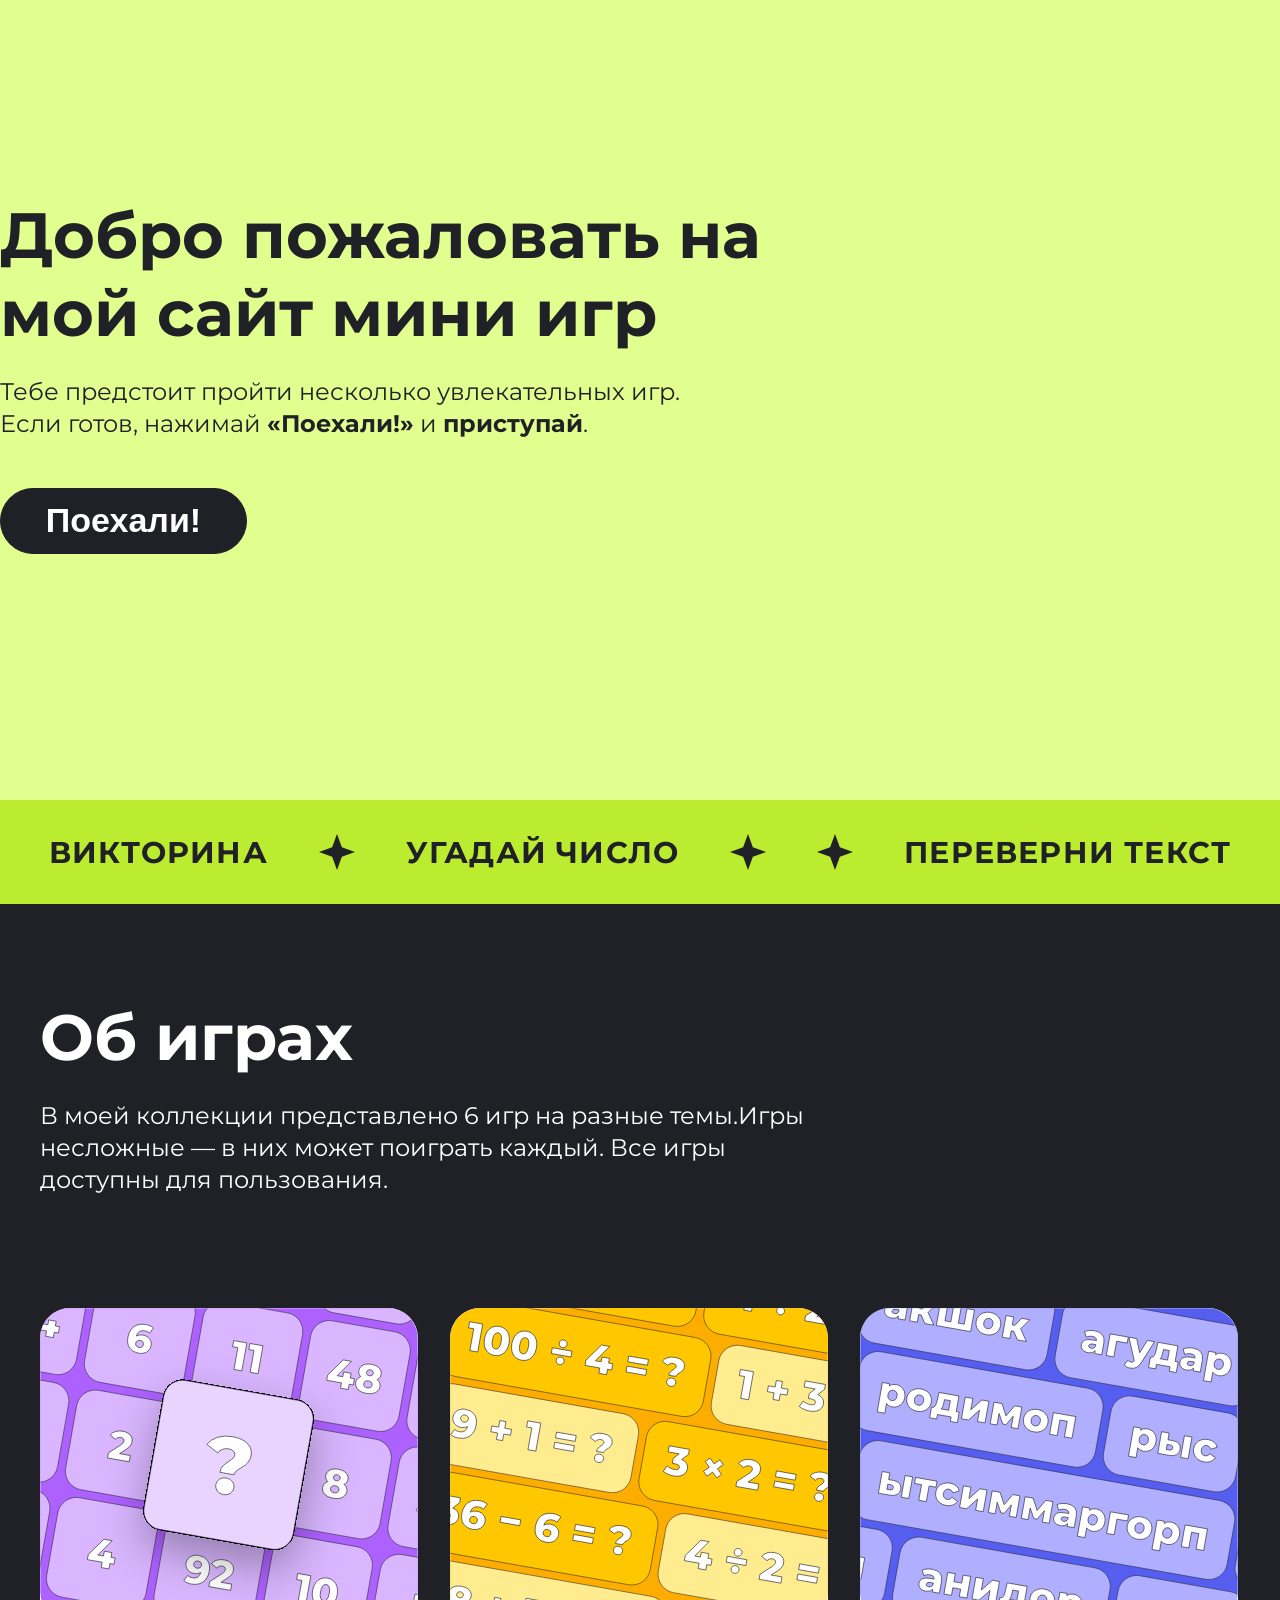
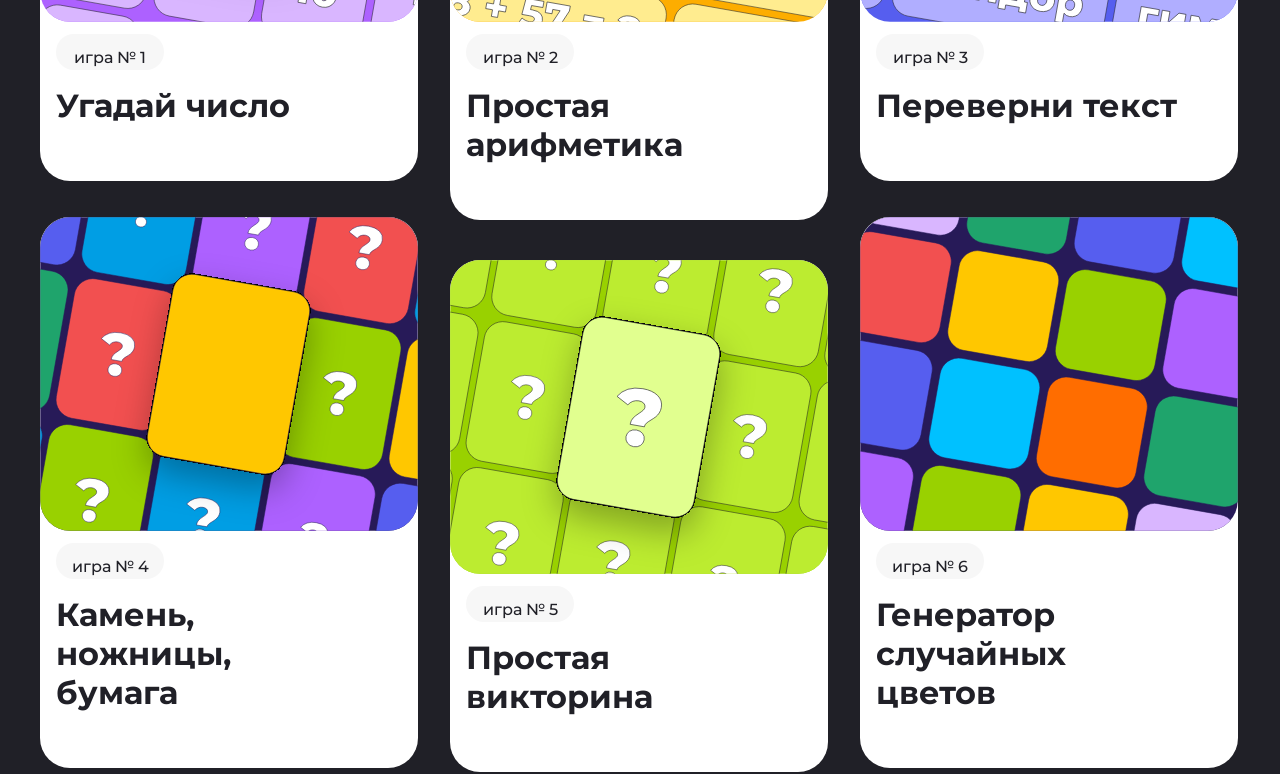
==== мини игры/ingex.html @ f7eca173 "Add files via upload" ====
<!DOCTYPE html>
<html lang="en">
<head>
    <meta charset="UTF-8">
    <meta http-equiv="X-UA-Compatible" content="IE=edge">
    <meta name="viewport" content="width=device-width, initial-scale=1.0">
    <title>Homework</title>
    <link rel="preconnect" href="https://fonts.googleapis.com">
    <link rel="preconnect" href="https://fonts.gstatic.com" crossorigin>
    <link href="https://fonts.googleapis.com/css2?family=Montserrat:wght@400;500;600;700&display=swap" rel="stylesheet">
    <link rel="stylesheet" href="style.css">
</head>
<body>
    <div class="top content">
        <section class="top__content" >
            <h1 class="top__title centr">Добро пожаловать на мой сайт мини игр</h1>
            <p class="top__text">Тебе предстоит пройти несколько увлекательных игр. Если готов, нажимай <b>«Поехали!»</b> и <b>приступай</b>.</p>
            <button class="top__button" href="top__ruway_text">Поехали!</button>
        </section>
    </div>
    <div class="top2">
    <div class="top__runway">
        <p class="top__runway_text">Викторина</p>
        <img src="img/Star.svg" alt="star-ranway">
        <p class="top__runway_text">Угадай число</p>
        <img src="img/Star.svg" alt="star-ranway">
         <img src="img/Star.svg" alt="star-ranway">
        <p class="top__runway_text">Переверни текст</p>
        <img src="img/Star.svg" alt="star-ranway">
        <p class="top__runway_text">Простая арифметика</p>
        <img src="img/Star.svg" alt="star-ranway">
        <p class="top__runway_text">Камень, ножницы, бумага</p>
        <img src="img/Star.svg" alt="star-ranway">
        <p class="top__runway_text">Генератор случайных цветов</p>
        <img src="img/Star.svg" alt="star-ranway">
    </div>
    </div>
     <section class="container center">
           
            <h2 class="title" id="title">Об играх</h2> 
       
    <p class="title__text">В моей коллекции представлено 6 игр на разные темы.Игры несложные — в них может поиграть каждый.
        Все игры доступны для пользования.</p>
        <div class="cart-box" style="align-items: flex-start;">
            <div class="cart-b1">
                <div class="cart1">
                    <a class="igra" href="#"><img class="cart-img1" src="img/card1.svg"></a>
                    </a> <p class="text2">игра № 1</p>
                    <h3 class="text3">Угадай число</h3>
                    </div>
                    <div class="cart4">
                    <a class="igra" href="#"><img class="cart-img4" src="img/card4.svg"></a>
                    <p class="text2">игра № 4</p>
                    <h3 class="text3">Камень,<br/>ножницы,<br/>бумага</h3>
                   </div>
                </div>
        
                <div class="cart-b2">
                <div class="cart2">
                    <a class="igra" href="#"><img class="cart-img2" src="img/card2.svg"></a>
                    <p class="text2">игра № 2</p>
                    <h3 class="text3">Простая арифметика</h3> 
                    </div>
                    <div class="cart5">
                    <a class="igra" href="#"><img class="cart-img5" src="img/card5.svg"></a>
                    <p class="text2">игра № 5</p>
                    <h3 class="text3">Простая <br/>викторина</h3>
                    </div>
            </div>
                <div class="cart-b3">
                <div class="cart3">
                    <a class="igra" href="#"><img class="cart-img3" src="img/card3.svg"></a>
                    <p class="text2">игра № 3</p>
                    <h3 class="text3">Переверни текст</h3>
                   </div>
                    <div class="cart6">
                    <a class="igra" href="#"><img class="cart-img6" src="img/card6.svg"></a>
                    <p class="text2">игра № 6</p>
                    <h3 class="text3">Генератор <br/> случайных<br/> цветов</h3>
                    </div>
                </div>
    </div>
    </div>
    </section>
</body>
</html>
</body>
</html>
---- мини игры/style.css ----
@charset "UTF-8";
* {
  margin: 0;
  padding: 0;
}

body {
  font-family: "Montserrat", sans-serif;
}

a {
  text-decoration: none;
}

.center {
  padding-left: calc(50% - 600px);
  padding-right: calc(50% - 600px);
}

.top {
  height: 800px;
  background: #E1FF8F;
}
.top__title {
  width: 769px;
  color: #202027;
  font-size: 64px;
  font-style: normal;
  font-weight: 700;
  line-height: normal;
  padding-top: 196px;
  padding-bottom: 24px;
}
.top__text {
  width: 720px;
  color: #202027;
  font-size: 24px;
  font-style: normal;
  font-weight: 400;
  line-height: 32px; /* 133.333% */
  padding-bottom: 48px;
}
.top__button {
  width: 247px;
  height: 66px;
  border-radius: 60px;
  border: 1px solid #202027;
  background: #202027;
  color: #FFF;
  text-align: center;
  font-size: 34px;
  font-style: normal;
  font-weight: 600;
  line-height: 141.688%; /* 34.005px */
  margin-bottom: 156px;
}
.top__button:hover {
  background: #FFF;
  color: #000;
}
.top__runway {
  height: 50px;
  background: #BCEC30;
  display: inline-flex;
  padding: 27px 49px;
  flex-direction: row;
  align-items: center;
  gap: 51px;
  overflow: hidden;
}
.top__runway_text {
  color: #202027;
  font-size: 30px;
  font-style: normal;
  font-weight: 700;
  line-height: 110%; /* 33px */
  letter-spacing: 1.2px;
  text-transform: uppercase;
  white-space: nowrap; /* Запрещаем перенос текста на новую строку */
}/*# sourceMappingURL=style.css.map */
.title__text {
  font-family: Montserrat;
  font-size: 24px;
  font-weight: 400;
  line-height: 32px;
  text-align: left;
  width: 788px;
  height: 96px;
  padding-bottom: 72px;
  color: #FFFFFF;
}
.container {
  background: #202027;
  height: 1470px;
}
.cart-box {
  margin-top: 40px;
  display: flex;
  gap: 32px;
  -moz-columns: 3;
  columns: 3;
}
.cart1 {
  height: 473px;
  background-color: #fff;
  width: 378px;
  border-radius: 30px;
}

.cart2 {
  background-color: #fff;
  width: 378px;
  border-radius: 30px;
  height: 512px;
}

.cart3 {
  background-color: #fff;
  width: 378px;
  border-radius: 30px;
  transform: scale(1);
  transition: ls;
  height: 473px;
}

.cart4 {
  background-color: #fff;
  width: 378px;
  margin-top: 36px;
  border-radius: 30px;
  height: 551px;
}

.cart5 {
  background-color: #fff;
  width: 378px;
  margin-top: 40px;
  border-radius: 30px;
  height: 512px;
}

.cart6 {
  background-color: #fff;
  width: 378px;
  margin-top: 36px;
  border-radius: 30px;
  height: 551px;
}
.cart-img1 {
  width: 378px;
}

.cart-img2 {
  width: 378px;
}

.cart-img3 {
  width: 378px;
}

.cart-img4 {
  width: 378px;
}

.cart-img5 {
  width: 378px;
}

.cart-img6 {
  width: 378px;
}
.text2 {
  border-radius: 52.58px;
  background: rgb(247, 247, 247);
  color: rgb(32, 32, 39);
  font-family: Montserrat;
  font-size: 16px;
  font-weight: 500;
  line-height: 47px;
  width: 108px;
  height: 36px;
  margin-left: 16px;
  margin-top: 8px;
  text-align: center;
}

.text3 {
  color: rgb(32, 32, 39);
  font-family: Montserrat;
  font-size: 32px;
  font-weight: 700;
  line-height: 39px;
  letter-spacing: 0px;
  text-align: left;
  margin-left: 16px;
  margin-top: 16px;
  margin-bottom: 20px;
}
.title {
  font-size: 64px;
  font-weight: 700;
  line-height: 78px;
  text-align: left;
  width: 314px;
  height: 78px;
  padding-top: 94px;
  padding-bottom: 24px;
  color: #FFFFFF;
  scroll-behavior: smooth;
}
.top__content::before{
 background-image: url(./img/Star-fon.svg);
 background-position: 20px;
}
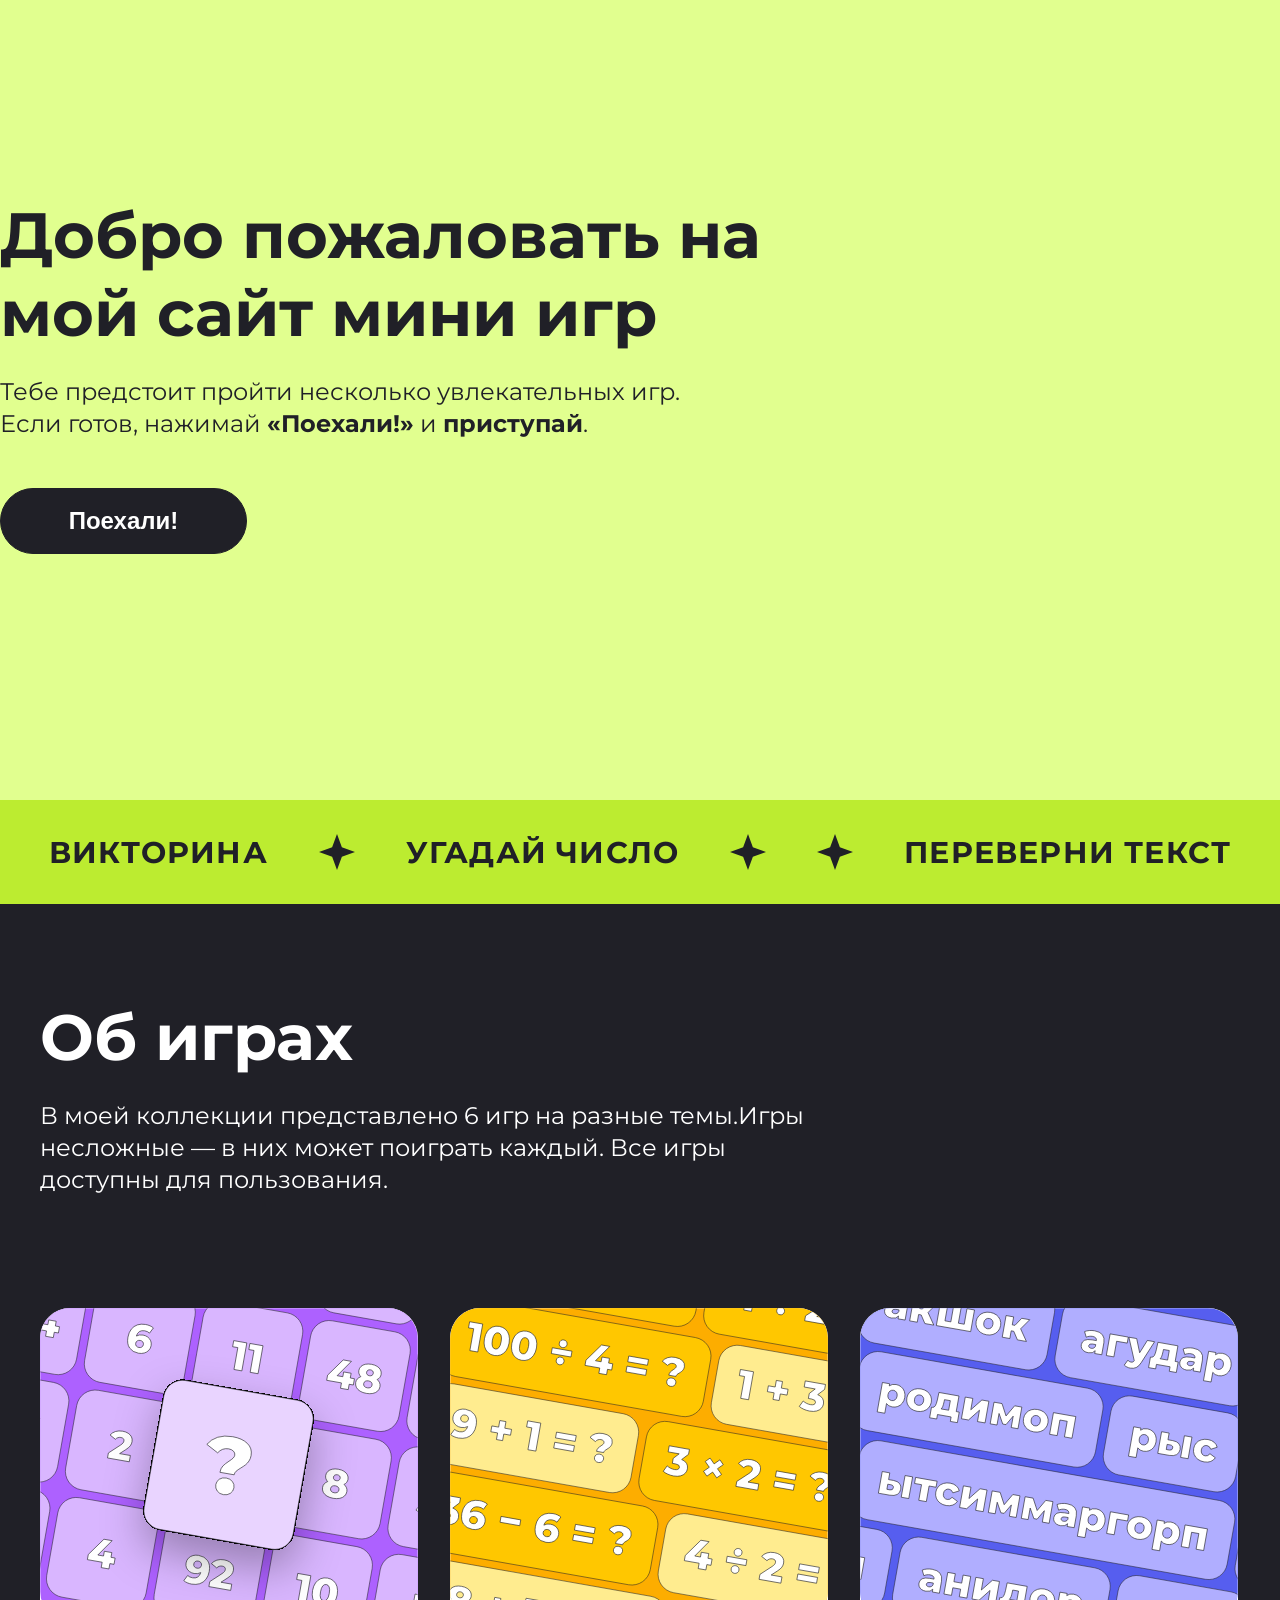
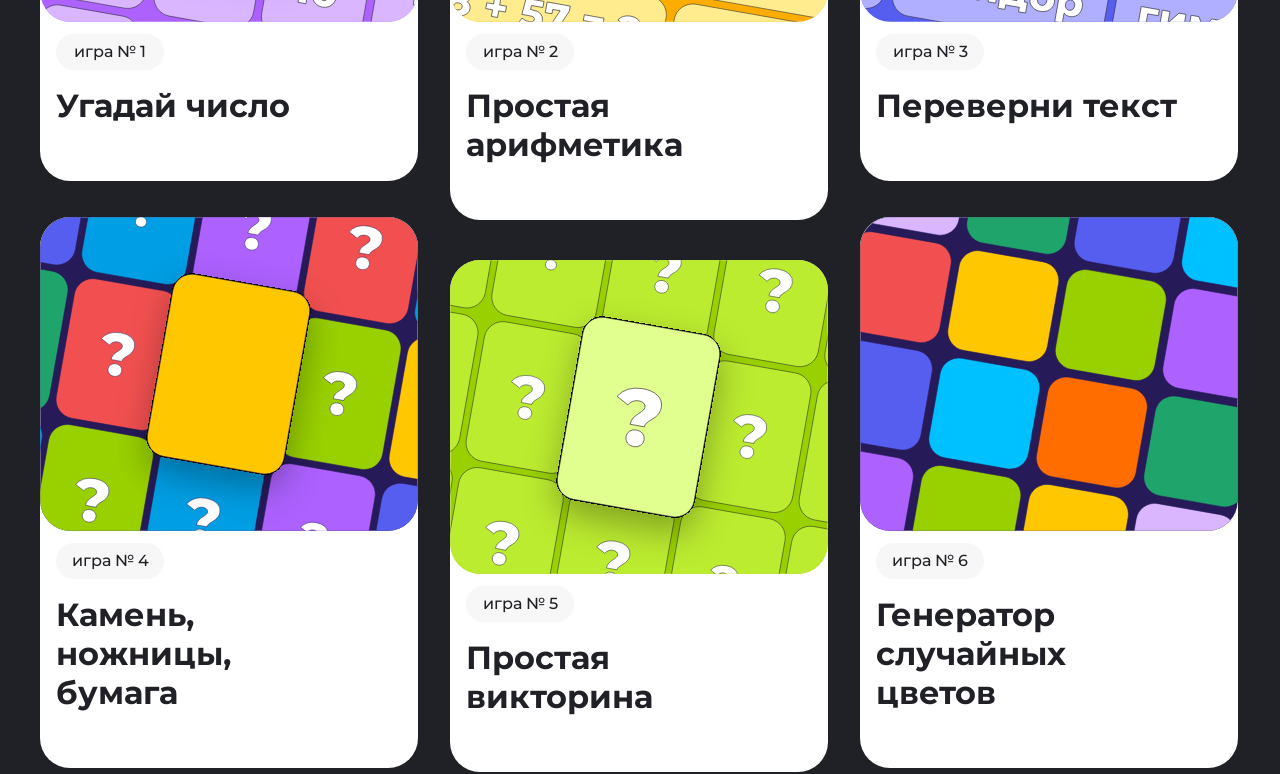
==== commit 6c30c138: "Add files via upload" ====
--- a/мини игры/ingex.html
+++ b/мини игры/ingex.html
@@ -12,13 +12,12 @@
 </head>
 <body>
     <div class="top content">
-        <section class="top__content" >
-            <h1 class="top__title centr">Добро пожаловать на мой сайт мини игр</h1>
+        <section class="top__content">
+            <h1 class="top__title">Добро пожаловать на мой сайт мини игр</h1>
             <p class="top__text">Тебе предстоит пройти несколько увлекательных игр. Если готов, нажимай <b>«Поехали!»</b> и <b>приступай</b>.</p>
-            <button class="top__button" href="top__ruway_text">Поехали!</button>
+            <button class="top__button">Поехали!</button>
         </section>
     </div>
-    <div class="top2">
     <div class="top__runway">
         <p class="top__runway_text">Викторина</p>
         <img src="img/Star.svg" alt="star-ranway">
@@ -33,7 +32,6 @@
         <img src="img/Star.svg" alt="star-ranway">
         <p class="top__runway_text">Генератор случайных цветов</p>
         <img src="img/Star.svg" alt="star-ranway">
-    </div>
     </div>
      <section class="container center">
            
--- a/мини игры/style.css
+++ b/мини игры/style.css
@@ -1,214 +1,210 @@
-@charset "UTF-8";
-* {
-  margin: 0;
-  padding: 0;
-}
-
-body {
-  font-family: "Montserrat", sans-serif;
-}
-
-a {
-  text-decoration: none;
-}
-
-.center {
-  padding-left: calc(50% - 600px);
-  padding-right: calc(50% - 600px);
-}
-
-.top {
-  height: 800px;
-  background: #E1FF8F;
-}
-.top__title {
-  width: 769px;
-  color: #202027;
-  font-size: 64px;
-  font-style: normal;
-  font-weight: 700;
-  line-height: normal;
-  padding-top: 196px;
-  padding-bottom: 24px;
-}
-.top__text {
-  width: 720px;
-  color: #202027;
-  font-size: 24px;
-  font-style: normal;
-  font-weight: 400;
-  line-height: 32px; /* 133.333% */
-  padding-bottom: 48px;
-}
-.top__button {
-  width: 247px;
-  height: 66px;
-  border-radius: 60px;
-  border: 1px solid #202027;
-  background: #202027;
-  color: #FFF;
-  text-align: center;
-  font-size: 34px;
-  font-style: normal;
-  font-weight: 600;
-  line-height: 141.688%; /* 34.005px */
-  margin-bottom: 156px;
-}
-.top__button:hover {
-  background: #FFF;
-  color: #000;
-}
-.top__runway {
-  height: 50px;
-  background: #BCEC30;
-  display: inline-flex;
-  padding: 27px 49px;
-  flex-direction: row;
-  align-items: center;
-  gap: 51px;
-  overflow: hidden;
-}
-.top__runway_text {
-  color: #202027;
-  font-size: 30px;
-  font-style: normal;
-  font-weight: 700;
-  line-height: 110%; /* 33px */
-  letter-spacing: 1.2px;
-  text-transform: uppercase;
-  white-space: nowrap; /* Запрещаем перенос текста на новую строку */
-}/*# sourceMappingURL=style.css.map */
-.title__text {
-  font-family: Montserrat;
-  font-size: 24px;
-  font-weight: 400;
-  line-height: 32px;
-  text-align: left;
-  width: 788px;
-  height: 96px;
-  padding-bottom: 72px;
-  color: #FFFFFF;
-}
-.container {
-  background: #202027;
-  height: 1470px;
-}
-.cart-box {
-  margin-top: 40px;
-  display: flex;
-  gap: 32px;
-  -moz-columns: 3;
-  columns: 3;
-}
-.cart1 {
-  height: 473px;
-  background-color: #fff;
-  width: 378px;
-  border-radius: 30px;
-}
-
-.cart2 {
-  background-color: #fff;
-  width: 378px;
-  border-radius: 30px;
-  height: 512px;
-}
-
-.cart3 {
-  background-color: #fff;
-  width: 378px;
-  border-radius: 30px;
-  transform: scale(1);
-  transition: ls;
-  height: 473px;
-}
-
-.cart4 {
-  background-color: #fff;
-  width: 378px;
-  margin-top: 36px;
-  border-radius: 30px;
-  height: 551px;
-}
-
-.cart5 {
-  background-color: #fff;
-  width: 378px;
-  margin-top: 40px;
-  border-radius: 30px;
-  height: 512px;
-}
-
-.cart6 {
-  background-color: #fff;
-  width: 378px;
-  margin-top: 36px;
-  border-radius: 30px;
-  height: 551px;
-}
-.cart-img1 {
-  width: 378px;
-}
-
-.cart-img2 {
-  width: 378px;
-}
-
-.cart-img3 {
-  width: 378px;
-}
-
-.cart-img4 {
-  width: 378px;
-}
-
-.cart-img5 {
-  width: 378px;
-}
-
-.cart-img6 {
-  width: 378px;
-}
-.text2 {
-  border-radius: 52.58px;
-  background: rgb(247, 247, 247);
-  color: rgb(32, 32, 39);
-  font-family: Montserrat;
-  font-size: 16px;
-  font-weight: 500;
-  line-height: 47px;
-  width: 108px;
-  height: 36px;
-  margin-left: 16px;
-  margin-top: 8px;
-  text-align: center;
-}
-
-.text3 {
-  color: rgb(32, 32, 39);
-  font-family: Montserrat;
-  font-size: 32px;
-  font-weight: 700;
-  line-height: 39px;
-  letter-spacing: 0px;
-  text-align: left;
-  margin-left: 16px;
-  margin-top: 16px;
-  margin-bottom: 20px;
-}
-.title {
-  font-size: 64px;
-  font-weight: 700;
-  line-height: 78px;
-  text-align: left;
-  width: 314px;
-  height: 78px;
-  padding-top: 94px;
-  padding-bottom: 24px;
-  color: #FFFFFF;
-  scroll-behavior: smooth;
-}
-.top__content::before{
- background-image: url(./img/Star-fon.svg);
- background-position: 20px;
-}
+@charset "UTF-8";
+* {
+  margin: 0;
+  padding: 0;
+}
+
+body {
+  font-family: "Montserrat", sans-serif;
+}
+
+a {
+  text-decoration: none;
+}
+
+.center {
+  padding-left: calc(50% - 600px);
+  padding-right: calc(50% - 600px);
+}
+
+.top {
+  height: 800px;
+  background: #E1FF8F;
+}
+.top__title {
+  width: 769px;
+  color: #202027;
+  font-size: 64px;
+  font-style: normal;
+  font-weight: 700;
+  line-height: normal;
+  padding-top: 196px;
+  padding-bottom: 24px;
+}
+.top__text {
+  width: 720px;
+  color: #202027;
+  font-size: 24px;
+  font-style: normal;
+  font-weight: 400;
+  line-height: 32px; /* 133.333% */
+  padding-bottom: 48px;
+}
+.top__button {
+  width: 247px;
+  height: 66px;
+  border-radius: 60px;
+  border: 1px solid #202027;
+  background: #202027;
+  color: #FFF;
+  text-align: center;
+  font-size: 24px;
+  font-style: normal;
+  font-weight: 600;
+  line-height: 141.688%; /* 34.005px */
+  margin-bottom: 156px;
+}
+.top__button:hover {
+  background: #FFF;
+  color: #000;
+}
+.top__runway {
+  height: 50px;
+  background: #BCEC30;
+  display: inline-flex;
+  padding: 27px 49px;
+  flex-direction: row;
+  align-items: center;
+  gap: 51px;
+  overflow: hidden;
+}
+.top__runway_text {
+  color: #202027;
+  font-size: 30px;
+  font-style: normal;
+  font-weight: 700;
+  line-height: 110%; /* 33px */
+  letter-spacing: 1.2px;
+  text-transform: uppercase;
+  white-space: nowrap; /* Запрещаем перенос текста на новую строку */
+}/*# sourceMappingURL=style.css.map */
+.title__text {
+  font-family: Montserrat;
+  font-size: 24px;
+  font-weight: 400;
+  line-height: 32px;
+  text-align: left;
+  width: 788px;
+  height: 96px;
+  padding-bottom: 72px;
+  color: #FFFFFF;
+}
+.container {
+  background: #202027;
+  height: 1470px;
+}
+.cart-box {
+  margin-top: 40px;
+  display: flex;
+  gap: 32px;
+  -moz-columns: 3;
+  columns: 3;
+}
+.cart1 {
+  height: 473px;
+  background-color: #fff;
+  width: 378px;
+  border-radius: 30px;
+}
+
+.cart2 {
+  background-color: #fff;
+  width: 378px;
+  border-radius: 30px;
+  height: 512px;
+}
+
+.cart3 {
+  background-color: #fff;
+  width: 378px;
+  border-radius: 30px;
+  transform: scale(1);
+  transition: ls;
+  height: 473px;
+}
+
+.cart4 {
+  background-color: #fff;
+  width: 378px;
+  margin-top: 36px;
+  border-radius: 30px;
+  height: 551px;
+}
+
+.cart5 {
+  background-color: #fff;
+  width: 378px;
+  margin-top: 40px;
+  border-radius: 30px;
+  height: 512px;
+}
+
+.cart6 {
+  background-color: #fff;
+  width: 378px;
+  margin-top: 36px;
+  border-radius: 30px;
+  height: 551px;
+}
+.cart-img1 {
+  width: 378px;
+}
+
+.cart-img2 {
+  width: 378px;
+}
+
+.cart-img3 {
+  width: 378px;
+}
+
+.cart-img4 {
+  width: 378px;
+}
+
+.cart-img5 {
+  width: 378px;
+}
+
+.cart-img6 {
+  width: 378px;
+}
+.text2 {
+  border-radius: 52.58px;
+  background: rgb(247, 247, 247);
+  color: rgb(32, 32, 39);
+  font-family: Montserrat;
+  font-size: 16px;
+  font-weight: 500;
+  line-height: 35px;
+  width: 108px;
+  height: 36px;
+  margin-left: 16px;
+  margin-top: 8px;
+  text-align: center;
+}
+
+.text3 {
+  color: rgb(32, 32, 39);
+  font-family: Montserrat;
+  font-size: 32px;
+  font-weight: 700;
+  line-height: 39px;
+  letter-spacing: 0px;
+  text-align: left;
+  margin-left: 16px;
+  margin-top: 16px;
+  margin-bottom: 20px;
+}
+.title {
+  font-size: 64px;
+  font-weight: 700;
+  line-height: 78px;
+  text-align: left;
+  width: 314px;
+  height: 78px;
+  padding-top: 94px;
+  padding-bottom: 24px;
+  color: #FFFFFF;
+  scroll-behavior: smooth;
+}
